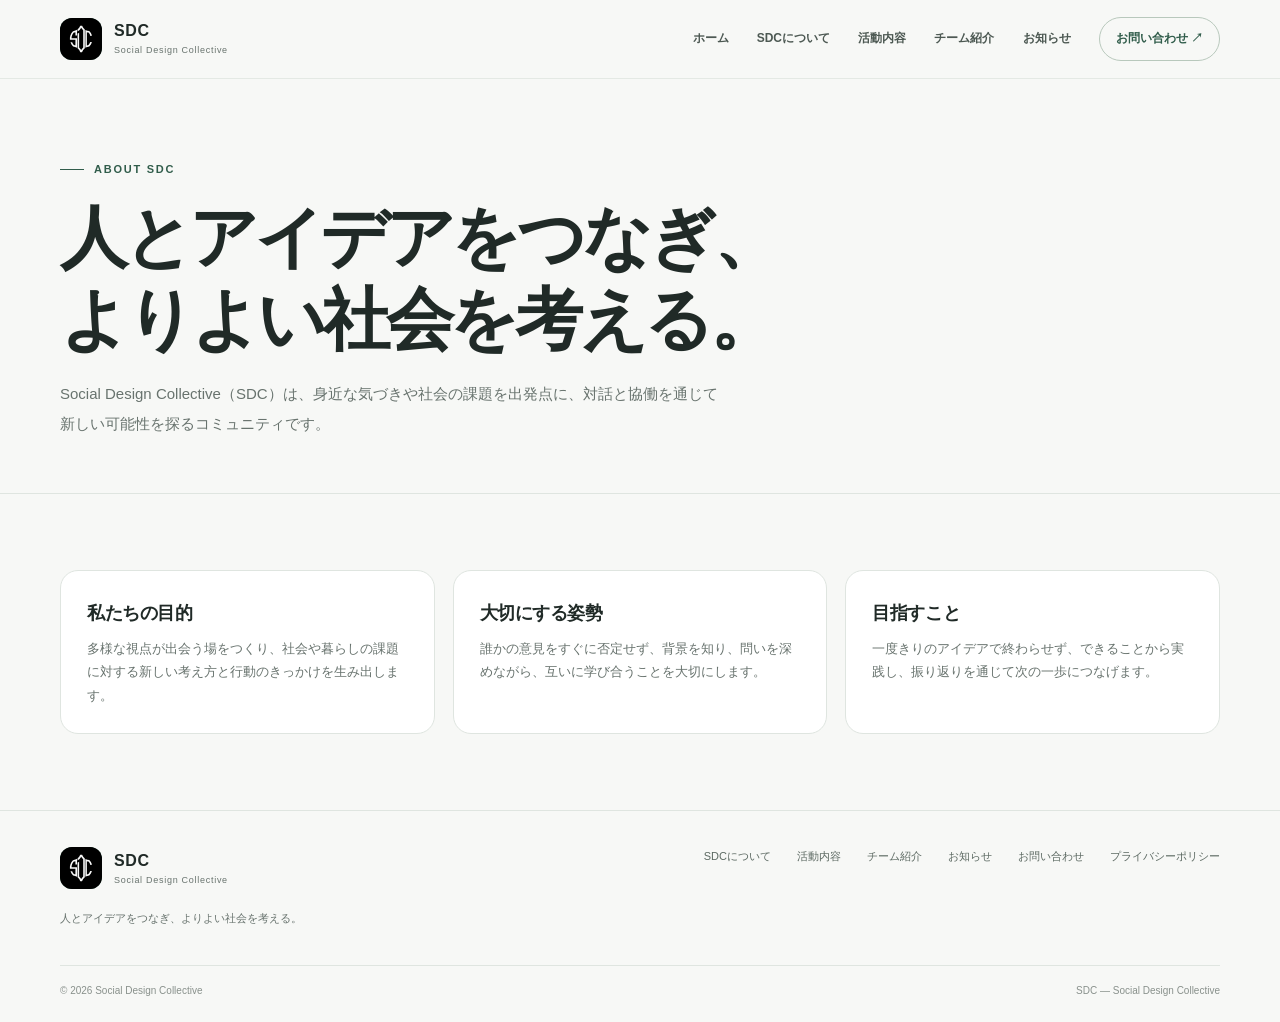
==== pages/about.html @ 18677057 "about.html を作成" ====
<!DOCTYPE html>
<html lang="ja">
<head>
  <meta charset="UTF-8">
  <meta name="viewport" content="width=device-width, initial-scale=1">
  <meta name="theme-color" content="#f7f8f6">
  <meta name="description" content="対話と協働を通じて、人とアイデアをつなぐコミュニティです。">
  <title>SDCについて | SDC — Social Design Collective</title>
  <link rel="stylesheet" href="../assets/css/style.css">
  <script src="../assets/js/site.js" defer></script>
</head>
<body>
  <header class="site-header">
    <div class="container header-inner">
      <a class="brand" href="../index.html" aria-label="SDC ホーム">
        <span class="brand-mark"><img src="../assets/images/sdc-icon.svg" alt="" data-fallback-text="SDC"></span>
        <span class="brand-copy"><strong>SDC</strong><small>Social Design Collective</small></span>
      </a>
      <button class="menu-toggle" type="button" aria-label="メニューを開く" aria-expanded="false" aria-controls="global-nav">
        <svg viewBox="0 0 24 24" fill="none" stroke="currentColor" stroke-width="1.7" stroke-linecap="round" aria-hidden="true"><path d="M4 7h16M4 12h16M4 17h16"/></svg>
      </button>
      <nav class="nav" id="global-nav" aria-label="メインナビゲーション">
        <a href="../index.html">ホーム</a>
        <a href="../pages/about.html" aria-current="page">SDCについて</a>
        <a href="../pages/activities.html">活動内容</a>
        <a href="../pages/teams.html">チーム紹介</a>
        <a href="../pages/news.html">お知らせ</a>
        <a class="nav-cta" href="../pages/contact.html">お問い合わせ ↗</a>
      </nav>
    </div>
  </header>
  <main>
<section class="page-hero"><div class="container"><span class="eyebrow">About SDC</span><h1>人とアイデアをつなぎ、<br>よりよい社会を考える。</h1><p>Social Design Collective（SDC）は、身近な気づきや社会の課題を出発点に、対話と協働を通じて新しい可能性を探るコミュニティです。</p></div></section>
<section class="section"><div class="container"><div class="cards">
<div class="content-card"><h2>私たちの目的</h2><p>多様な視点が出会う場をつくり、社会や暮らしの課題に対する新しい考え方と行動のきっかけを生み出します。</p></div>
<div class="content-card"><h2>大切にする姿勢</h2><p>誰かの意見をすぐに否定せず、背景を知り、問いを深めながら、互いに学び合うことを大切にします。</p></div>
<div class="content-card"><h2>目指すこと</h2><p>一度きりのアイデアで終わらせず、できることから実践し、振り返りを通じて次の一歩につなげます。</p></div>
</div></div></section>
  </main>
  <footer class="site-footer">
    <div class="container footer-main">
      <div class="footer-brand">
        <a class="brand" href="../index.html" aria-label="SDC ホーム">
          <span class="brand-mark"><img src="../assets/images/sdc-icon.svg" alt=""></span>
          <span class="brand-copy"><strong>SDC</strong><small>Social Design Collective</small></span>
        </a>
        <p>人とアイデアをつなぎ、よりよい社会を考える。</p>
      </div>
      <nav class="footer-links" aria-label="フッターナビゲーション">
        <a href="../pages/about.html">SDCについて</a>
        <a href="../pages/activities.html">活動内容</a>
        <a href="../pages/teams.html">チーム紹介</a>
        <a href="../pages/news.html">お知らせ</a>
        <a href="../pages/contact.html">お問い合わせ</a>
        <a href="../pages/privacy.html">プライバシーポリシー</a>
      </nav>
    </div>
    <div class="container footer-bottom">
      <span>© <span data-year>2026</span> Social Design Collective</span>
      <span>SDC — Social Design Collective</span>
    </div>
  </footer>
</body>
</html>
---- assets/css/style.css ----
/* SDC shared site styles */
:root {
  --paper: #f7f8f6;
  --surface: #fff;
  --ink: #202a27;
  --muted: #68736e;
  --line: #dfe5e0;
  --green: #315d4b;
  --green-dark: #244638;
  --pale: #e9efe9;
  --content: 1160px;
  --radius: 18px;
  --shadow: 0 18px 50px rgba(29, 48, 39, .07);
}
* { box-sizing: border-box; }
html { scroll-behavior: smooth; }
body {
  margin: 0;
  background: var(--paper);
  color: var(--ink);
  font-family: -apple-system, BlinkMacSystemFont, "Hiragino Kaku Gothic ProN", "Hiragino Sans", "Yu Gothic", Meiryo, sans-serif;
  font-size: 15px;
  line-height: 1.8;
  -webkit-font-smoothing: antialiased;
}
a { color: inherit; text-decoration: none; }
a:focus-visible, button:focus-visible { outline: 3px solid #88a997; outline-offset: 4px; }
button { font: inherit; }
img { max-width: 100%; }
.container { width: min(var(--content), calc(100% - 48px)); margin-inline: auto; }
.eyebrow { display: inline-flex; align-items: center; gap: 10px; color: var(--green); font-size: 11px; font-weight: 750; letter-spacing: .16em; text-transform: uppercase; }
.eyebrow::before { content: ""; width: 24px; height: 1px; background: currentColor; }
.section { padding: 76px 0; }
.section-heading { display: flex; align-items: end; justify-content: space-between; gap: 24px; margin-bottom: 32px; }
.section-heading h1, .section-heading h2 { margin: 10px 0 0; font-size: clamp(29px, 4vw, 46px); line-height: 1.35; font-weight: 650; letter-spacing: -.045em; }
.section-heading p { max-width: 430px; margin: 0; color: var(--muted); font-size: 13px; }
.text-link { display: inline-flex; align-items: center; gap: 12px; color: var(--green); font-size: 13px; font-weight: 700; }
.text-link span { transition: transform .2s ease; }
.text-link:hover span { transform: translateX(4px); }
.site-header { position: sticky; z-index: 20; top: 0; background: rgba(247, 248, 246, .93); border-bottom: 1px solid rgba(223, 229, 224, .8); backdrop-filter: blur(16px); }
.header-inner { min-height: 78px; display: flex; align-items: center; justify-content: space-between; gap: 32px; }
.brand { display: inline-flex; align-items: center; gap: 12px; flex-shrink: 0; }
.brand-mark { display: grid; place-items: center; width: 42px; height: 42px; overflow: hidden; border-radius: 12px; background: var(--green); color: white; font-size: 15px; font-weight: 800; letter-spacing: -.06em; }
.brand-mark img { width: 100%; height: 100%; object-fit: contain; }
.brand-copy { display: grid; line-height: 1.25; }
.brand-copy strong { font-size: 16px; letter-spacing: .04em; }
.brand-copy small { margin-top: 4px; color: var(--muted); font-size: 9px; letter-spacing: .08em; }
.nav { display: flex; align-items: center; gap: clamp(16px, 2.2vw, 30px); }
.nav a { color: #4d5953; font-size: 12px; font-weight: 650; }
.nav a:hover { color: var(--green); }
.nav .nav-cta { padding: 10px 16px; border: 1px solid #b8c8bc; border-radius: 999px; color: var(--green); }
.nav .nav-cta:hover { background: var(--green); color: white; border-color: var(--green); }
.menu-toggle { display: none; width: 42px; height: 42px; padding: 0; border: 1px solid var(--line); border-radius: 12px; background: transparent; color: var(--ink); cursor: pointer; }
.menu-toggle svg { width: 20px; height: 20px; }
.page-hero { padding: 72px 0 54px; border-bottom: 1px solid var(--line); }
.page-hero h1 { max-width: 800px; margin: 18px 0 18px; font-size: clamp(40px, 6vw, 68px); line-height: 1.2; letter-spacing: -.065em; font-weight: 650; }
.page-hero p { max-width: 660px; margin: 0; color: var(--muted); font-size: 15px; line-height: 2; }
.cards { display: grid; grid-template-columns: repeat(3, minmax(0, 1fr)); gap: 18px; }
.content-card { padding: 26px; border: 1px solid var(--line); border-radius: var(--radius); background: var(--surface); }
.content-card h2, .content-card h3 { margin: 0 0 8px; font-size: 18px; letter-spacing: -.025em; }
.content-card p { margin: 0; color: var(--muted); font-size: 13px; }
.team-intro { display: flex; justify-content: space-between; align-items: end; gap: 24px; margin-bottom: 28px; }
.team-intro h2 { margin: 8px 0 0; font-size: clamp(26px, 3.5vw, 38px); letter-spacing: -.045em; line-height: 1.35; }
.team-intro p { max-width: 430px; margin: 0; color: var(--muted); font-size: 13px; }
.team-section + .team-section { margin-top: 70px; }
.team-heading { display: flex; align-items: center; justify-content: space-between; gap: 18px; margin-bottom: 20px; }
.team-heading h3 { margin: 0; font-size: 24px; letter-spacing: -.04em; }
.team-heading p { margin: 3px 0 0; color: var(--muted); font-size: 12px; }
.team-count { padding: 6px 12px; border: 1px solid #cad7cd; border-radius: 999px; color: var(--green); font-size: 11px; font-weight: 700; white-space: nowrap; }
.member-track { display: grid; grid-auto-columns: minmax(245px, 290px); grid-auto-flow: column; gap: 16px; overflow-x: auto; padding: 3px 2px 20px; scroll-snap-type: x mandatory; overscroll-behavior-inline: contain; scrollbar-color: #b8c9bc transparent; scrollbar-width: thin; }
.member-card { display: flex; flex-direction: column; min-height: 355px; padding: 20px; border: 1px solid var(--line); border-radius: 18px; background: var(--surface); box-shadow: 0 6px 22px rgba(29, 48, 39, .035); scroll-snap-align: start; }
.member-top { display: flex; align-items: center; gap: 14px; }
.member-avatar { display: grid; place-items: center; flex: 0 0 68px; width: 68px; height: 68px; overflow: hidden; border: 1px solid #dce5dd; border-radius: 20px; background: var(--pale); color: var(--green); font-size: 20px; font-weight: 750; }
.member-avatar img { width: 100%; height: 100%; object-fit: cover; }
.member-role { color: #7a897f; font-size: 10px; font-weight: 750; letter-spacing: .1em; text-transform: uppercase; }
.member-name { margin: 3px 0 0; font-size: 19px; line-height: 1.4; font-weight: 700; overflow-wrap: anywhere; }
.member-handle { margin-top: 2px; color: var(--muted); font-size: 11px; overflow-wrap: anywhere; }
.member-bio { flex: 1; margin: 20px 0; color: #58645d; font-size: 12px; line-height: 1.95; white-space: pre-line; }
.member-tags { display: flex; flex-wrap: wrap; gap: 6px; margin-bottom: 18px; }
.member-tag { padding: 4px 8px; border-radius: 6px; background: #f0f3ef; color: #52675a; font-size: 10px; }
.member-socials { display: flex; align-items: center; gap: 8px; padding-top: 15px; border-top: 1px solid #edf0ed; }
.social-link { display: inline-grid; place-items: center; width: 36px; height: 36px; overflow: hidden; border: 1px solid var(--line); border-radius: 11px; background: white; color: var(--green); transition: background .2s ease, transform .2s ease; }
.social-link:hover { transform: translateY(-2px); background: var(--pale); }
.social-link img { width: 19px; height: 19px; object-fit: contain; }
.social-link span { font-size: 10px; font-weight: 750; }
.social-hint { margin-left: auto; color: #929a95; font-size: 10px; }
.scroll-hint { display: flex; align-items: center; justify-content: space-between; gap: 16px; color: var(--muted); font-size: 11px; }
.scroll-arrows { display: flex; gap: 8px; }
.scroll-button { display: grid; place-items: center; width: 36px; height: 36px; border: 1px solid #cbd7ce; border-radius: 50%; background: transparent; color: var(--green); cursor: pointer; }
.scroll-button:hover { background: var(--pale); }
.callout { padding: 34px; border-radius: 20px; background: var(--green); color: white; }
.callout h2 { margin: 0 0 10px; font-size: clamp(24px, 3vw, 34px); line-height: 1.4; }
.callout p { max-width: 650px; margin: 0; color: #d5e0d7; font-size: 13px; }
.callout .button { display: inline-flex; margin-top: 22px; padding: 10px 18px; border-radius: 999px; background: white; color: var(--green); font-size: 12px; font-weight: 700; }
.site-footer { border-top: 1px solid var(--line); }
.footer-main { display: flex; justify-content: space-between; gap: 48px; padding: 36px 0; }
.footer-brand p { margin: 12px 0 0; color: var(--muted); font-size: 11px; }
.footer-links { display: flex; flex-wrap: wrap; align-content: start; gap: 12px 26px; }
.footer-links a { color: #5c6962; font-size: 11px; }
.footer-links a:hover { color: var(--green); }
.footer-bottom { display: flex; justify-content: space-between; gap: 20px; padding: 16px 0 22px; border-top: 1px solid var(--line); color: #89918c; font-size: 10px; }
@media (max-width: 900px) {
  .nav { gap: 14px; }
  .nav a { font-size: 11px; }
  .cards { grid-template-columns: repeat(2, minmax(0, 1fr)); }
}
@media (max-width: 720px) {
  .container { width: min(var(--content), calc(100% - 36px)); }
  .header-inner { min-height: 70px; }
  .menu-toggle { display: grid; place-items: center; }
  .nav { position: absolute; top: calc(100% + 1px); right: 0; left: 0; display: none; align-items: stretch; gap: 0; padding: 8px 18px 18px; border-bottom: 1px solid var(--line); background: var(--paper); }
  .nav.is-open { display: flex; flex-direction: column; }
  .nav a { padding: 13px 4px; border-bottom: 1px solid var(--line); font-size: 13px; }
  .nav .nav-cta { margin-top: 12px; padding: 11px 16px; border: 1px solid #b8c8bc; text-align: center; }
  .section { padding: 58px 0; }
  .page-hero { padding: 50px 0 40px; }
  .section-heading, .team-intro { display: block; }
  .section-heading p, .team-intro p { margin-top: 14px; }
  .cards { grid-template-columns: 1fr; }
  .team-section + .team-section { margin-top: 50px; }
  .member-track { grid-auto-columns: minmax(250px, 82vw); }
  .footer-main { flex-direction: column; gap: 28px; }
  .footer-bottom { flex-direction: column; gap: 4px; }
}
@media (prefers-reduced-motion: reduce) {
  *, *::before, *::after { scroll-behavior: auto !important; transition-duration: .01ms !important; }
}
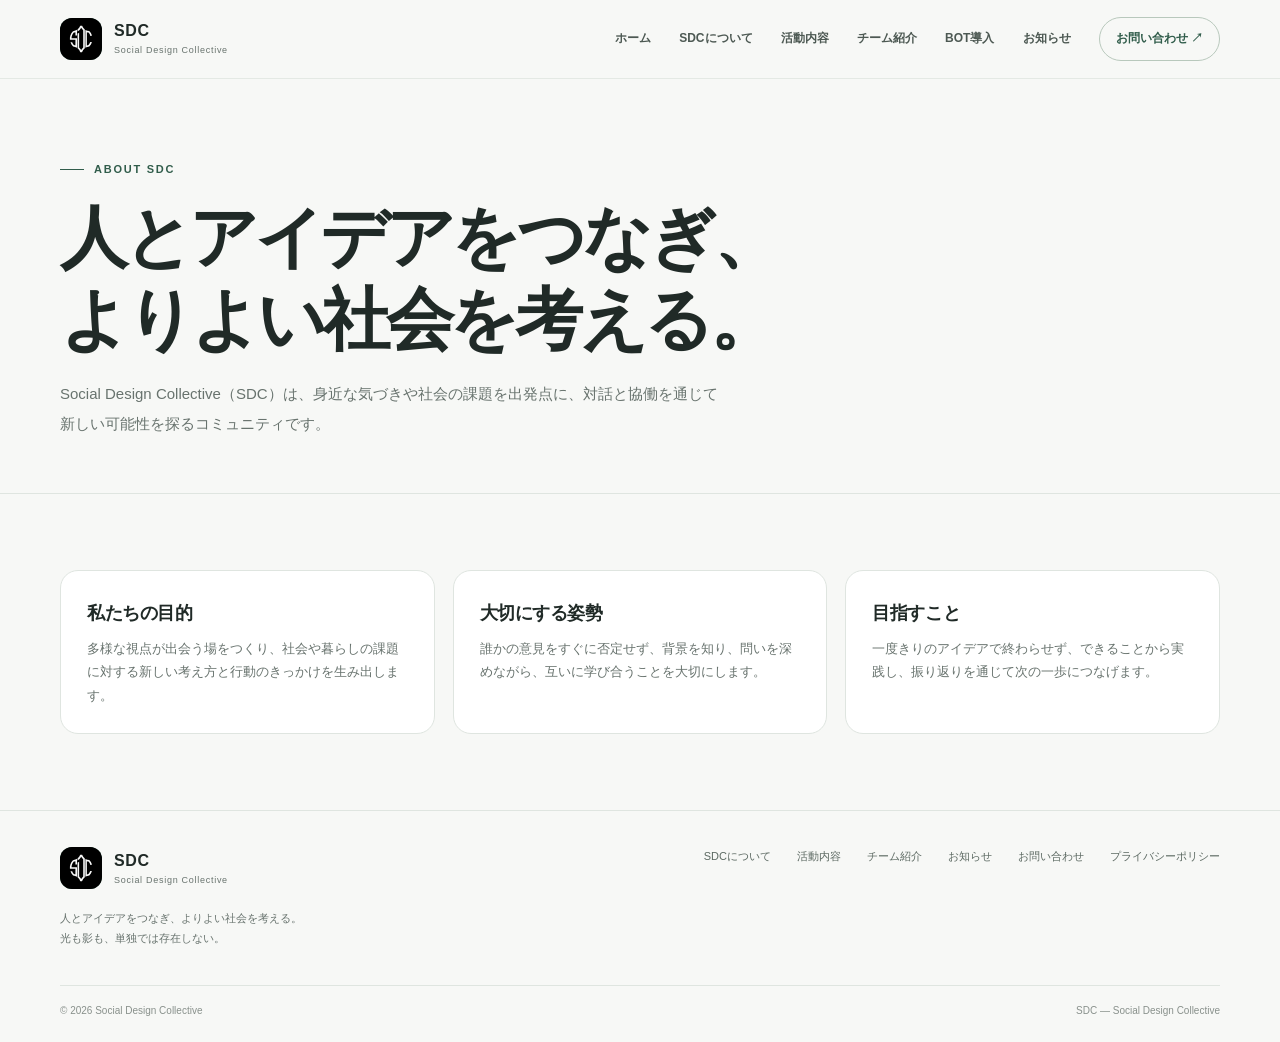
==== commit 89a2a889: "about.html を更新" ====
--- a/pages/about.html
+++ b/pages/about.html
@@ -24,6 +24,7 @@
         <a href="../pages/about.html" aria-current="page">SDCについて</a>
         <a href="../pages/activities.html">活動内容</a>
         <a href="../pages/teams.html">チーム紹介</a>
+        <a href="../pages/bots.html">BOT導入</a>
         <a href="../pages/news.html">お知らせ</a>
         <a class="nav-cta" href="../pages/contact.html">お問い合わせ ↗</a>
       </nav>
@@ -44,7 +45,7 @@
           <span class="brand-mark"><img src="../assets/images/sdc-icon.svg" alt=""></span>
           <span class="brand-copy"><strong>SDC</strong><small>Social Design Collective</small></span>
         </a>
-        <p>人とアイデアをつなぎ、よりよい社会を考える。</p>
+        <p>人とアイデアをつなぎ、よりよい社会を考える。<br>光も影も、単独では存在しない。</p>
       </div>
       <nav class="footer-links" aria-label="フッターナビゲーション">
         <a href="../pages/about.html">SDCについて</a>
